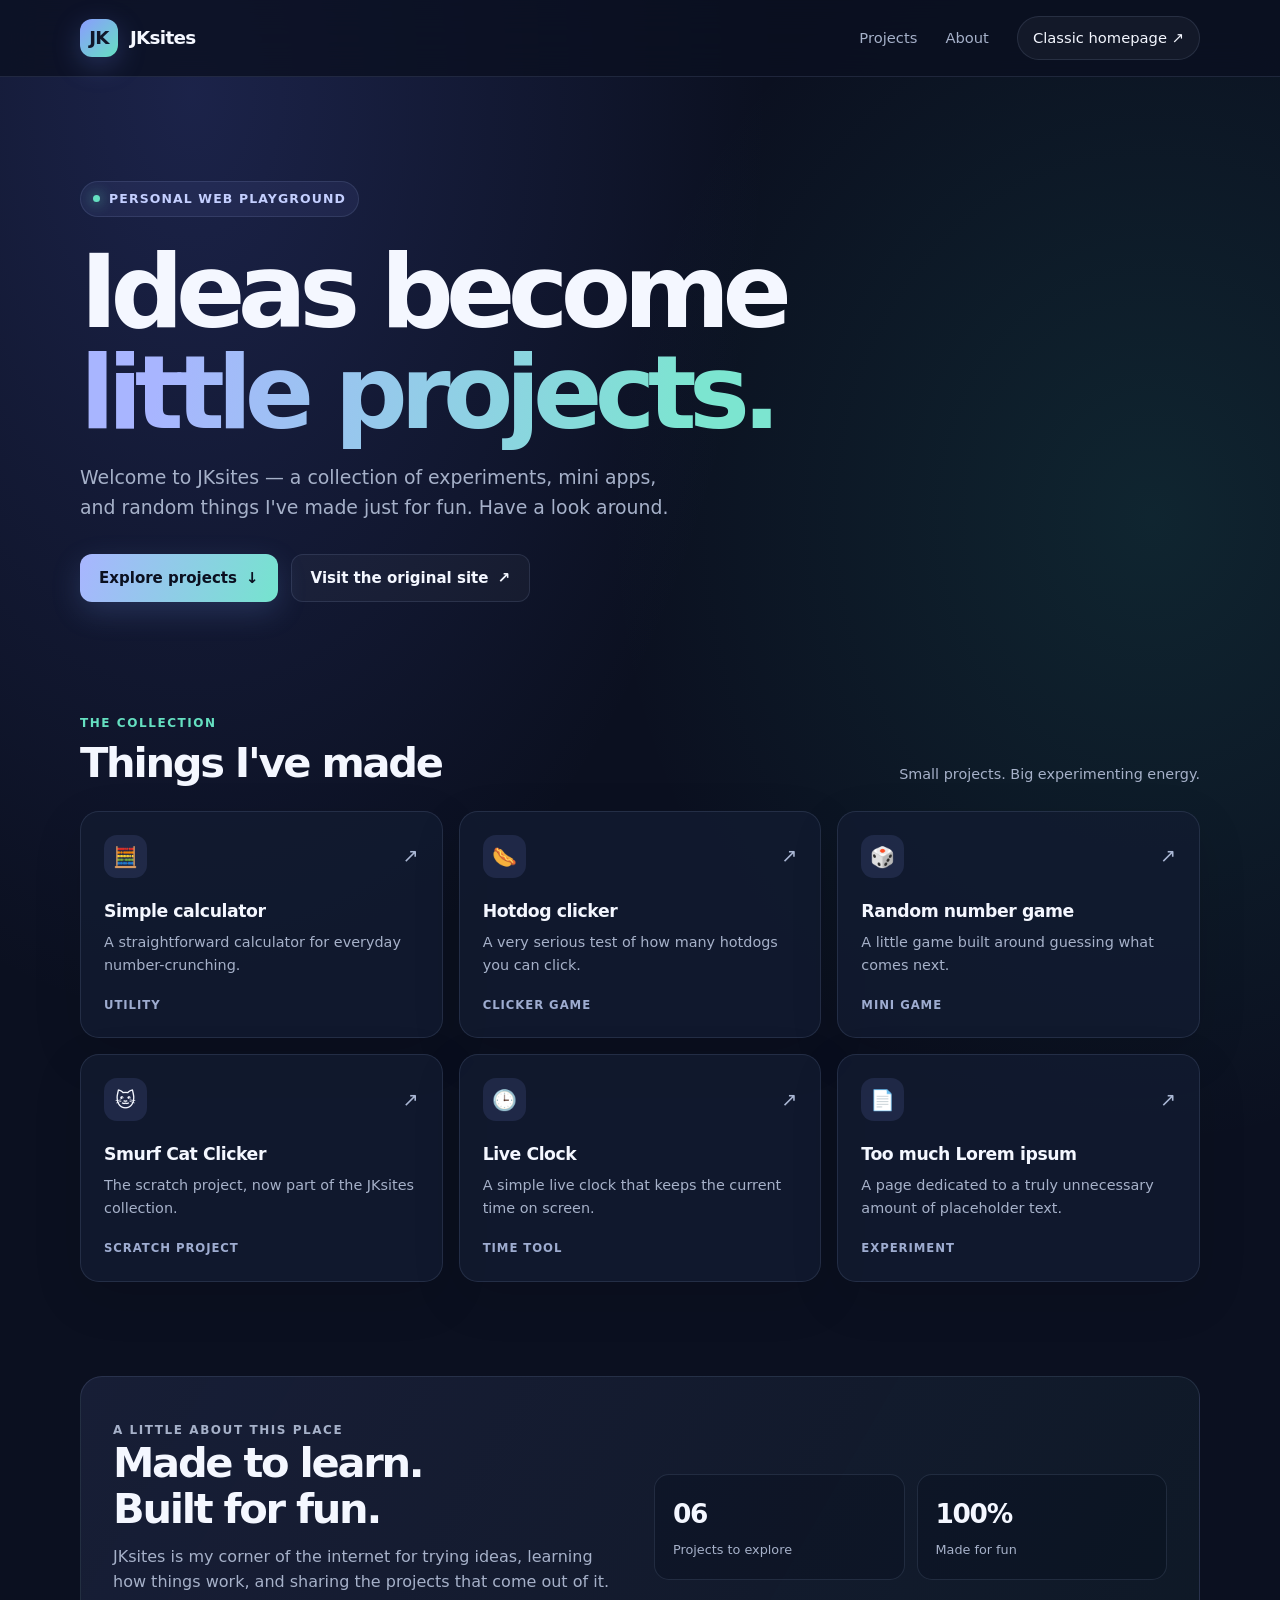
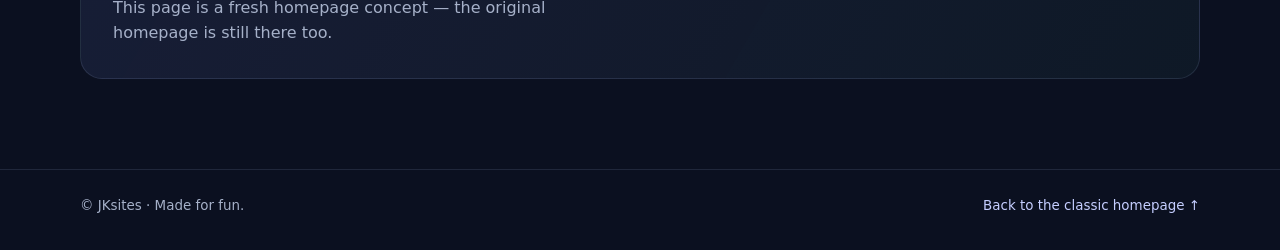
==== chattest.html @ 39b06f39 "Add modern JKsites homepage concept" ====
<!DOCTYPE html>
<html lang="en">
<head>
  <meta charset="UTF-8">
  <meta name="viewport" content="width=device-width, initial-scale=1.0">
  <meta name="theme-color" content="#0b1020">
  <meta name="description" content="JKsites — a collection of projects, experiments, and little things built for fun.">
  <title>JKsites — Projects & Experiments</title>
  <style>
    :root {
      color-scheme: dark;
      --bg: #0b1020;
      --panel: rgba(18, 27, 49, .78);
      --panel-hover: rgba(28, 41, 70, .92);
      --line: rgba(173, 193, 236, .13);
      --text: #f4f7ff;
      --muted: #a6b1c9;
      --accent: #8b9cff;
      --accent-2: #65e0c1;
    }

    * { box-sizing: border-box; }
    html { scroll-behavior: smooth; }
    body {
      margin: 0;
      min-height: 100vh;
      background:
        radial-gradient(ellipse at 15% 5%, rgba(86, 102, 220, .22), transparent 36rem),
        radial-gradient(ellipse at 90% 28%, rgba(47, 190, 164, .12), transparent 34rem),
        var(--bg);
      color: var(--text);
      font-family: Inter, ui-sans-serif, system-ui, -apple-system, BlinkMacSystemFont, "Segoe UI", sans-serif;
      line-height: 1.6;
    }

    a { color: inherit; text-decoration: none; }
    .shell { width: min(1120px, calc(100% - 40px)); margin: 0 auto; }

    .topbar {
      position: sticky;
      top: 0;
      z-index: 10;
      border-bottom: 1px solid var(--line);
      background: rgba(11, 16, 32, .78);
      backdrop-filter: blur(18px);
    }
    .nav {
      min-height: 76px;
      display: flex;
      align-items: center;
      justify-content: space-between;
      gap: 24px;
    }
    .brand { display: inline-flex; align-items: center; gap: 12px; font-weight: 800; letter-spacing: -.04em; font-size: 1.15rem; }
    .brand-mark {
      display: grid; place-items: center; width: 38px; height: 38px;
      border-radius: 12px; color: #10172a; font-weight: 900;
      background: linear-gradient(135deg, var(--accent), var(--accent-2));
      box-shadow: 0 8px 28px rgba(116, 142, 255, .25);
    }
    .nav-links { display: flex; align-items: center; gap: 28px; color: var(--muted); font-size: .92rem; }
    .nav-links a:hover { color: var(--text); }
    .nav-links .nav-button {
      padding: 9px 15px; border: 1px solid var(--line); border-radius: 999px;
      color: var(--text); background: rgba(255,255,255,.04);
    }
    .nav-links .nav-button:hover { border-color: rgba(139,156,255,.6); background: rgba(139,156,255,.1); }

    .hero { padding: 104px 0 82px; position: relative; }
    .eyebrow {
      display: inline-flex; align-items: center; gap: 9px; padding: 7px 12px;
      border: 1px solid var(--line); border-radius: 999px;
      color: #c4cfff; background: rgba(139,156,255,.08);
      font-size: .78rem; font-weight: 700; letter-spacing: .09em; text-transform: uppercase;
    }
    .eyebrow-dot { width: 7px; height: 7px; border-radius: 50%; background: var(--accent-2); box-shadow: 0 0 14px var(--accent-2); }
    h1 {
      max-width: 800px; margin: 24px 0 18px;
      font-size: clamp(3rem, 8vw, 6.4rem); line-height: .99;
      letter-spacing: -.075em; font-weight: 850;
    }
    .gradient-text {
      background: linear-gradient(100deg, #a8b5ff 12%, #7ce5d0 88%);
      -webkit-background-clip: text; background-clip: text; color: transparent;
    }
    .hero-copy { max-width: 610px; margin: 0; color: var(--muted); font-size: clamp(1rem, 2vw, 1.18rem); }
    .hero-actions { display: flex; flex-wrap: wrap; gap: 13px; margin-top: 32px; }
    .button {
      display: inline-flex; align-items: center; justify-content: center; gap: 9px;
      min-height: 48px; padding: 0 19px; border-radius: 12px;
      font-size: .94rem; font-weight: 750; transition: transform .2s ease, background .2s ease, border-color .2s ease;
    }
    .button:hover { transform: translateY(-2px); }
    .button-primary { color: #0b1020; background: linear-gradient(110deg, #a8b5ff, #75e4ce); box-shadow: 0 10px 30px rgba(117, 157, 240, .2); }
    .button-secondary { border: 1px solid var(--line); background: rgba(255,255,255,.035); color: var(--text); }
    .button-secondary:hover { border-color: rgba(139,156,255,.55); }

    .section { padding: 30px 0 94px; scroll-margin-top: 100px; }
    .section-heading { display: flex; justify-content: space-between; align-items: end; gap: 20px; margin-bottom: 25px; }
    .section-kicker { margin: 0 0 7px; color: var(--accent-2); font-size: .75rem; font-weight: 800; letter-spacing: .13em; text-transform: uppercase; }
    h2 { margin: 0; font-size: clamp(1.8rem, 4vw, 2.6rem); letter-spacing: -.055em; line-height: 1.1; }
    .section-note { margin: 0; color: var(--muted); font-size: .9rem; }

    .project-grid { display: grid; grid-template-columns: repeat(3, minmax(0, 1fr)); gap: 16px; }
    .project-card {
      min-height: 218px; padding: 23px; display: flex; flex-direction: column;
      border: 1px solid var(--line); border-radius: 19px;
      background: var(--panel); box-shadow: 0 16px 50px rgba(0,0,0,.12);
      transition: transform .22s ease, border-color .22s ease, background .22s ease;
    }
    .project-card:hover { transform: translateY(-5px); border-color: rgba(139,156,255,.45); background: var(--panel-hover); }
    .card-top { display: flex; align-items: center; justify-content: space-between; gap: 12px; }
    .card-icon {
      display: grid; place-items: center; width: 43px; height: 43px; border-radius: 13px;
      background: rgba(139,156,255,.12); font-size: 1.25rem;
    }
    .card-arrow { color: #aab7d4; font-size: 1.2rem; }
    .project-card h3 { margin: 20px 0 5px; font-size: 1.08rem; letter-spacing: -.025em; }
    .project-card p { margin: 0; color: var(--muted); font-size: .9rem; }
    .card-label { margin-top: auto; padding-top: 19px; color: #9eacd0; font-size: .73rem; font-weight: 750; letter-spacing: .08em; text-transform: uppercase; }

    .about {
      display: grid; grid-template-columns: 1fr 1fr; gap: 28px; align-items: center;
      margin-bottom: 90px; padding: 32px; border: 1px solid var(--line); border-radius: 22px;
      background: linear-gradient(120deg, rgba(139,156,255,.1), rgba(101,224,193,.045));
    }
    .about p { margin: 12px 0 0; color: var(--muted); }
    .about-stats { display: grid; grid-template-columns: repeat(2, 1fr); gap: 12px; }
    .stat { padding: 18px; border: 1px solid var(--line); border-radius: 15px; background: rgba(7,12,25,.28); }
    .stat strong { display: block; font-size: 1.65rem; letter-spacing: -.05em; }
    .stat span { color: var(--muted); font-size: .8rem; }

    footer { border-top: 1px solid var(--line); padding: 25px 0 34px; color: var(--muted); font-size: .84rem; }
    .footer-inner { display: flex; justify-content: space-between; flex-wrap: wrap; gap: 12px; }
    footer a { color: #c5ceff; }
    footer a:hover { color: white; }

    @media (max-width: 800px) {
      .project-grid { grid-template-columns: repeat(2, minmax(0, 1fr)); }
      .about { grid-template-columns: 1fr; }
      .hero { padding-top: 78px; }
    }
    @media (max-width: 560px) {
      .shell { width: min(100% - 28px, 1120px); }
      .nav { min-height: 66px; }
      .nav-links { gap: 13px; font-size: .82rem; }
      .nav-links a:nth-child(2) { display: none; }
      .nav-links .nav-button { padding: 8px 11px; }
      .hero { padding: 70px 0 62px; }
      .section-heading { display: block; }
      .section-note { margin-top: 10px; }
      .project-grid { grid-template-columns: 1fr; }
      .project-card { min-height: 190px; }
      .about { padding: 23px; }
    }
    @media (prefers-reduced-motion: reduce) {
      *, *::before, *::after { scroll-behavior: auto !important; transition-duration: .01ms !important; }
    }
  </style>
</head>
<body>
  <header class="topbar">
    <nav class="nav shell" aria-label="Main navigation">
      <a class="brand" href="chattest.html" aria-label="JKsites home">
        <span class="brand-mark">JK</span>
        <span>JKsites</span>
      </a>
      <div class="nav-links">
        <a href="#projects">Projects</a>
        <a href="#about">About</a>
        <a class="nav-button" href="index.html">Classic homepage ↗</a>
      </div>
    </nav>
  </header>

  <main>
    <section class="hero shell">
      <div class="eyebrow"><span class="eyebrow-dot"></span> Personal web playground</div>
      <h1>Ideas become<br><span class="gradient-text">little projects.</span></h1>
      <p class="hero-copy">Welcome to JKsites — a collection of experiments, mini apps, and random things I've made just for fun. Have a look around.</p>
      <div class="hero-actions">
        <a class="button button-primary" href="#projects">Explore projects <span aria-hidden="true">↓</span></a>
        <a class="button button-secondary" href="index.html">Visit the original site <span aria-hidden="true">↗</span></a>
      </div>
    </section>

    <section class="section shell" id="projects">
      <div class="section-heading">
        <div>
          <p class="section-kicker">The collection</p>
          <h2>Things I've made</h2>
        </div>
        <p class="section-note">Small projects. Big experimenting energy.</p>
      </div>

      <div class="project-grid">
        <a class="project-card" href="calc.html">
          <div class="card-top"><span class="card-icon" aria-hidden="true">🧮</span><span class="card-arrow" aria-hidden="true">↗</span></div>
          <h3>Simple calculator</h3>
          <p>A straightforward calculator for everyday number-crunching.</p>
          <span class="card-label">Utility</span>
        </a>
        <a class="project-card" href="hotdog.html">
          <div class="card-top"><span class="card-icon" aria-hidden="true">🌭</span><span class="card-arrow" aria-hidden="true">↗</span></div>
          <h3>Hotdog clicker</h3>
          <p>A very serious test of how many hotdogs you can click.</p>
          <span class="card-label">Clicker game</span>
        </a>
        <a class="project-card" href="numGame.html">
          <div class="card-top"><span class="card-icon" aria-hidden="true">🎲</span><span class="card-arrow" aria-hidden="true">↗</span></div>
          <h3>Random number game</h3>
          <p>A little game built around guessing what comes next.</p>
          <span class="card-label">Mini game</span>
        </a>
        <a class="project-card" href="scc.html">
          <div class="card-top"><span class="card-icon" aria-hidden="true">🐱</span><span class="card-arrow" aria-hidden="true">↗</span></div>
          <h3>Smurf Cat Clicker</h3>
          <p>The scratch project, now part of the JKsites collection.</p>
          <span class="card-label">Scratch project</span>
        </a>
        <a class="project-card" href="liveClock.html">
          <div class="card-top"><span class="card-icon" aria-hidden="true">🕒</span><span class="card-arrow" aria-hidden="true">↗</span></div>
          <h3>Live Clock</h3>
          <p>A simple live clock that keeps the current time on screen.</p>
          <span class="card-label">Time tool</span>
        </a>
        <a class="project-card" href="writingtest.html">
          <div class="card-top"><span class="card-icon" aria-hidden="true">📄</span><span class="card-arrow" aria-hidden="true">↗</span></div>
          <h3>Too much Lorem ipsum</h3>
          <p>A page dedicated to a truly unnecessary amount of placeholder text.</p>
          <span class="card-label">Experiment</span>
        </a>
      </div>
    </section>

    <section class="about shell" id="about">
      <div>
        <p class="section-kicker">A little about this place</p>
        <h2>Made to learn.<br>Built for fun.</h2>
        <p>JKsites is my corner of the internet for trying ideas, learning how things work, and sharing the projects that come out of it. This page is a fresh homepage concept — the original homepage is still there too.</p>
      </div>
      <div class="about-stats" aria-label="Site details">
        <div class="stat"><strong>06</strong><span>Projects to explore</span></div>
        <div class="stat"><strong>100%</strong><span>Made for fun</span></div>
      </div>
    </section>
  </main>

  <footer>
    <div class="footer-inner shell">
      <span>© JKsites · Made for fun.</span>
      <a href="index.html">Back to the classic homepage ↑</a>
    </div>
  </footer>
</body>
</html>
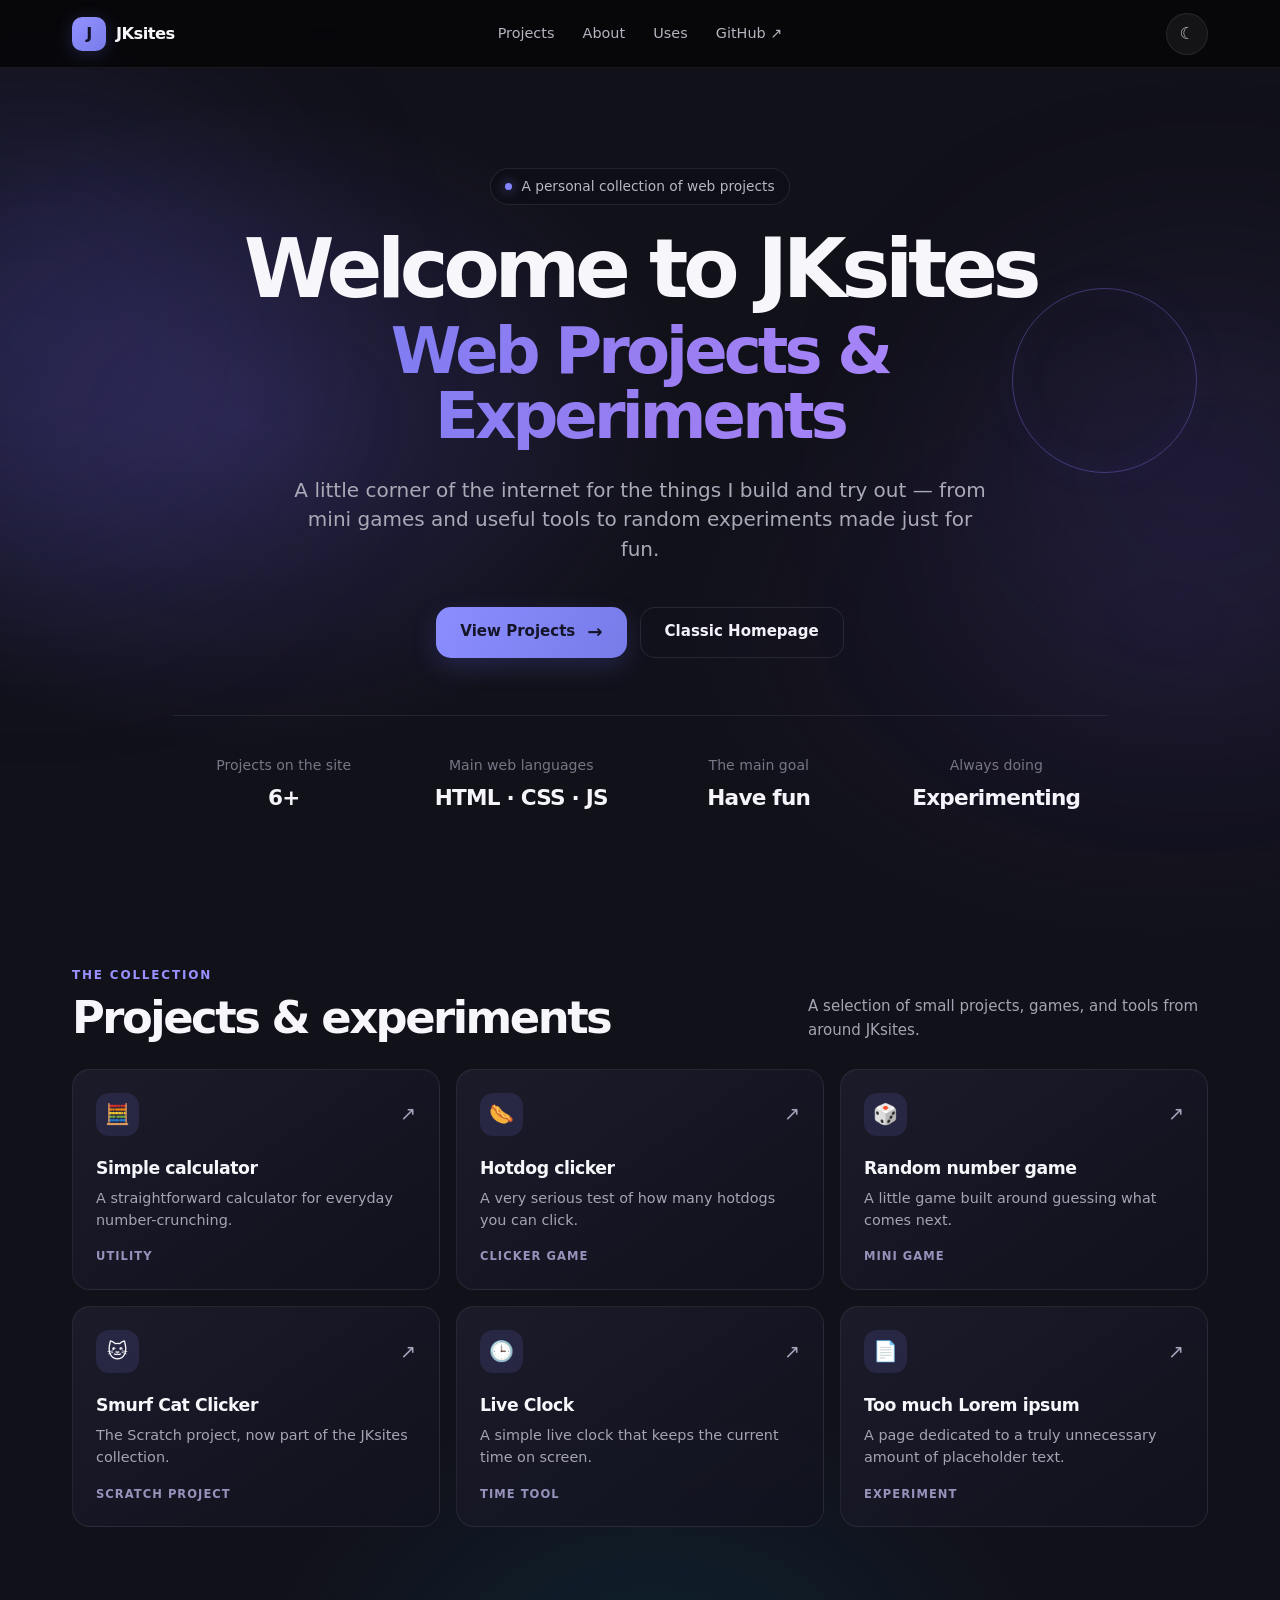
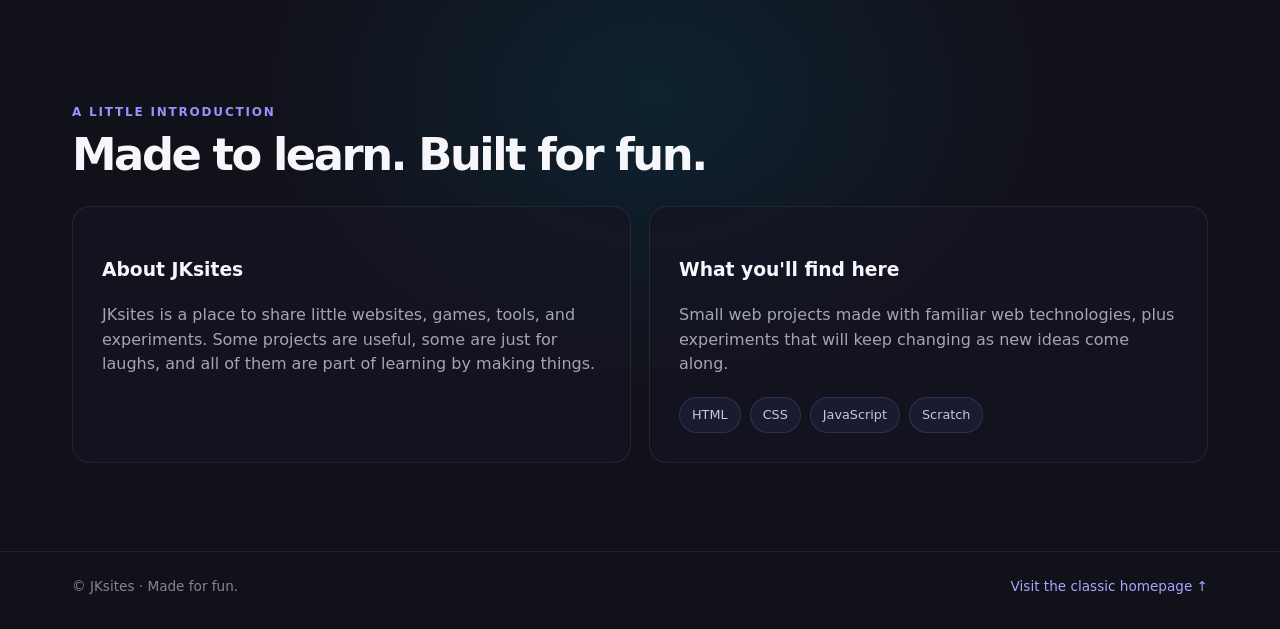
==== commit 60d123af: "Redesign ChatGPT test page to match portfolio reference" ====
--- a/chattest.html
+++ b/chattest.html
@@ -3,155 +3,216 @@
 <head>
   <meta charset="UTF-8">
   <meta name="viewport" content="width=device-width, initial-scale=1.0">
-  <meta name="theme-color" content="#0b1020">
-  <meta name="description" content="JKsites — a collection of projects, experiments, and little things built for fun.">
-  <title>JKsites — Projects & Experiments</title>
+  <meta name="theme-color" content="#09090d">
+  <meta name="description" content="JKsites — web projects, mini apps, and experiments made for fun.">
+  <title>JKsites — Web Projects & Experiments</title>
   <style>
     :root {
       color-scheme: dark;
-      --bg: #0b1020;
-      --panel: rgba(18, 27, 49, .78);
-      --panel-hover: rgba(28, 41, 70, .92);
-      --line: rgba(173, 193, 236, .13);
-      --text: #f4f7ff;
-      --muted: #a6b1c9;
-      --accent: #8b9cff;
-      --accent-2: #65e0c1;
-    }
-
+      --bg: #11111a;
+      --header: #08080b;
+      --panel: rgba(23, 24, 39, .78);
+      --line: rgba(255,255,255,.075);
+      --text: #f7f7fb;
+      --muted: #a5a4b2;
+      --soft: #777687;
+      --accent: #8585ff;
+      --accent-light: #a58bff;
+      --cyan: #35b9dd;
+    }
     * { box-sizing: border-box; }
-    html { scroll-behavior: smooth; }
+    html { scroll-behavior: smooth; scroll-padding-top: 86px; }
     body {
       margin: 0;
       min-height: 100vh;
+      color: var(--text);
       background:
-        radial-gradient(ellipse at 15% 5%, rgba(86, 102, 220, .22), transparent 36rem),
-        radial-gradient(ellipse at 90% 28%, rgba(47, 190, 164, .12), transparent 34rem),
+        radial-gradient(ellipse 38rem 28rem at 19% 19%, rgba(109, 91, 220, .23), transparent 72%),
+        radial-gradient(ellipse 34rem 26rem at 51% 76%, rgba(0, 125, 164, .16), transparent 72%),
+        radial-gradient(ellipse 42rem 28rem at 91% 28%, rgba(94, 68, 176, .10), transparent 72%),
         var(--bg);
-      color: var(--text);
       font-family: Inter, ui-sans-serif, system-ui, -apple-system, BlinkMacSystemFont, "Segoe UI", sans-serif;
-      line-height: 1.6;
-    }
-
+      line-height: 1.55;
+      overflow-x: hidden;
+    }
     a { color: inherit; text-decoration: none; }
-    .shell { width: min(1120px, calc(100% - 40px)); margin: 0 auto; }
+    button { font: inherit; }
+    .shell { width: min(1136px, calc(100% - 48px)); margin-inline: auto; }
 
     .topbar {
-      position: sticky;
-      top: 0;
-      z-index: 10;
-      border-bottom: 1px solid var(--line);
-      background: rgba(11, 16, 32, .78);
+      position: sticky; top: 0; z-index: 20;
+      height: 68px; background: rgba(7,7,10,.94);
+      border-bottom: 1px solid rgba(255,255,255,.07);
       backdrop-filter: blur(18px);
     }
-    .nav {
-      min-height: 76px;
-      display: flex;
-      align-items: center;
-      justify-content: space-between;
-      gap: 24px;
-    }
-    .brand { display: inline-flex; align-items: center; gap: 12px; font-weight: 800; letter-spacing: -.04em; font-size: 1.15rem; }
+    .nav { height: 100%; display: grid; grid-template-columns: 1fr auto 1fr; align-items: center; gap: 24px; }
+    .brand { display: inline-flex; align-items: center; gap: 10px; justify-self: start; font-size: 1.02rem; font-weight: 750; letter-spacing: -.035em; }
     .brand-mark {
-      display: grid; place-items: center; width: 38px; height: 38px;
-      border-radius: 12px; color: #10172a; font-weight: 900;
-      background: linear-gradient(135deg, var(--accent), var(--accent-2));
-      box-shadow: 0 8px 28px rgba(116, 142, 255, .25);
-    }
-    .nav-links { display: flex; align-items: center; gap: 28px; color: var(--muted); font-size: .92rem; }
-    .nav-links a:hover { color: var(--text); }
-    .nav-links .nav-button {
-      padding: 9px 15px; border: 1px solid var(--line); border-radius: 999px;
-      color: var(--text); background: rgba(255,255,255,.04);
-    }
-    .nav-links .nav-button:hover { border-color: rgba(139,156,255,.6); background: rgba(139,156,255,.1); }
-
-    .hero { padding: 104px 0 82px; position: relative; }
-    .eyebrow {
-      display: inline-flex; align-items: center; gap: 9px; padding: 7px 12px;
-      border: 1px solid var(--line); border-radius: 999px;
-      color: #c4cfff; background: rgba(139,156,255,.08);
-      font-size: .78rem; font-weight: 700; letter-spacing: .09em; text-transform: uppercase;
-    }
-    .eyebrow-dot { width: 7px; height: 7px; border-radius: 50%; background: var(--accent-2); box-shadow: 0 0 14px var(--accent-2); }
-    h1 {
-      max-width: 800px; margin: 24px 0 18px;
-      font-size: clamp(3rem, 8vw, 6.4rem); line-height: .99;
-      letter-spacing: -.075em; font-weight: 850;
-    }
-    .gradient-text {
-      background: linear-gradient(100deg, #a8b5ff 12%, #7ce5d0 88%);
+      width: 34px; height: 34px; display: grid; place-items: center;
+      border-radius: 10px; color: #111225; font-weight: 850;
+      background: linear-gradient(140deg, #9391ff, #777ce9);
+      box-shadow: 0 3px 18px rgba(126,124,255,.22);
+    }
+    .nav-links { display: flex; align-items: center; gap: clamp(17px, 2.2vw, 32px); color: #b5b4bf; font-size: .9rem; }
+    .nav-links a { transition: color .18s ease; }
+    .nav-links a:hover { color: white; }
+    .nav-end { justify-self: end; }
+    .theme-toggle {
+      width: 42px; height: 42px; display: grid; place-items: center;
+      border-radius: 50%; color: #c6c5d0; background: rgba(255,255,255,.055);
+      border: 1px solid rgba(255,255,255,.09); cursor: pointer; font-size: 1.05rem;
+      transition: background .2s ease, transform .2s ease;
+    }
+    .theme-toggle:hover { background: rgba(255,255,255,.11); transform: rotate(-12deg); }
+
+    .hero {
+      min-height: 810px; position: relative; display: flex; flex-direction: column;
+      align-items: center; text-align: center; padding: 100px 0 45px;
+      isolation: isolate;
+    }
+    .hero::before {
+      content: ""; position: absolute; z-index: -1; width: 470px; height: 470px;
+      left: -270px; top: 35px; border-radius: 50%;
+      background: rgba(104,94,225,.17); filter: blur(100px); pointer-events: none;
+    }
+    .hero::after {
+      content: ""; position: absolute; z-index: -1; width: 490px; height: 390px;
+      right: -245px; top: 205px; border-radius: 50%;
+      background: rgba(111,83,207,.12); filter: blur(105px); pointer-events: none;
+    }
+    .availability {
+      display: inline-flex; align-items: center; gap: 9px;
+      padding: 7px 14px; border-radius: 999px;
+      border: 1px solid rgba(255,255,255,.09);
+      color: #b8b7c4; background: rgba(14,14,21,.56);
+      font-size: .86rem;
+    }
+    .availability-dot { width: 7px; height: 7px; border-radius: 50%; background: #8585ff; box-shadow: 0 0 12px rgba(133,133,255,.75); }
+    h1 { margin: 22px 0 0; font-size: clamp(3.7rem, 7vw, 5.15rem); line-height: 1.03; font-weight: 790; letter-spacing: -.065em; }
+    .hero-title-accent {
+      display: block; max-width: 820px; margin: 7px auto 0;
+      font-size: clamp(2.75rem, 6vw, 4rem); line-height: 1.02; font-weight: 790; letter-spacing: -.06em;
+      background: linear-gradient(100deg, #777cf2 6%, #9a7ef1 54%, #b18aff 100%);
       -webkit-background-clip: text; background-clip: text; color: transparent;
     }
-    .hero-copy { max-width: 610px; margin: 0; color: var(--muted); font-size: clamp(1rem, 2vw, 1.18rem); }
-    .hero-actions { display: flex; flex-wrap: wrap; gap: 13px; margin-top: 32px; }
+    .hero-copy { max-width: 700px; margin: 26px 20px 0; color: #aaa9b7; font-size: clamp(1.02rem, 1.75vw, 1.25rem); line-height: 1.48; }
+    .hero-actions { display: flex; justify-content: center; flex-wrap: wrap; gap: 13px; margin-top: 42px; }
     .button {
-      display: inline-flex; align-items: center; justify-content: center; gap: 9px;
-      min-height: 48px; padding: 0 19px; border-radius: 12px;
-      font-size: .94rem; font-weight: 750; transition: transform .2s ease, background .2s ease, border-color .2s ease;
-    }
-    .button:hover { transform: translateY(-2px); }
-    .button-primary { color: #0b1020; background: linear-gradient(110deg, #a8b5ff, #75e4ce); box-shadow: 0 10px 30px rgba(117, 157, 240, .2); }
-    .button-secondary { border: 1px solid var(--line); background: rgba(255,255,255,.035); color: var(--text); }
-    .button-secondary:hover { border-color: rgba(139,156,255,.55); }
-
-    .section { padding: 30px 0 94px; scroll-margin-top: 100px; }
-    .section-heading { display: flex; justify-content: space-between; align-items: end; gap: 20px; margin-bottom: 25px; }
-    .section-kicker { margin: 0 0 7px; color: var(--accent-2); font-size: .75rem; font-weight: 800; letter-spacing: .13em; text-transform: uppercase; }
-    h2 { margin: 0; font-size: clamp(1.8rem, 4vw, 2.6rem); letter-spacing: -.055em; line-height: 1.1; }
-    .section-note { margin: 0; color: var(--muted); font-size: .9rem; }
-
+      min-height: 51px; display: inline-flex; align-items: center; justify-content: center; gap: 12px;
+      padding: 0 24px; border-radius: 15px; font-weight: 700; font-size: .94rem;
+      transition: transform .2s ease, box-shadow .2s ease, background .2s ease;
+    }
+    .button:hover { transform: translateY(-3px); }
+    .button-primary { color: #15152a; background: linear-gradient(115deg, #8b8dff, #777ce9); box-shadow: 0 9px 26px rgba(112,115,243,.2); }
+    .button-primary:hover { box-shadow: 0 12px 32px rgba(112,115,243,.34); }
+    .button-secondary { color: #f3f2f8; border: 1px solid rgba(255,255,255,.09); background: rgba(21,22,33,.25); }
+    .button-secondary:hover { background: rgba(255,255,255,.07); }
+    .button-arrow { font-size: 1.14rem; line-height: 1; }
+
+    .decor-ring {
+      position: absolute; right: 1%; top: 220px; width: 185px; height: 185px;
+      border: 1px solid rgba(138,119,255,.36); border-radius: 50%;
+      box-shadow: inset 0 0 45px rgba(125,105,242,.035), 0 0 45px rgba(125,105,242,.035);
+      pointer-events: none;
+    }
+    .decor-tile {
+      position: absolute; left: -17%; top: 465px; width: 84px; height: 84px;
+      border: 1px solid rgba(147,119,255,.42); border-radius: 17px;
+      background: rgba(106,91,210,.09); transform: rotate(9deg);
+      box-shadow: 0 0 28px rgba(119,100,255,.08); pointer-events: none;
+    }
+
+    .stats {
+      width: min(935px, 100%); margin-top: 57px; padding-top: 39px;
+      border-top: 1px solid rgba(255,255,255,.07);
+      display: grid; grid-template-columns: repeat(4, 1fr); gap: 15px;
+    }
+    .stat { display: flex; flex-direction: column; align-items: center; gap: 5px; }
+    .stat-label { color: #777685; font-size: .88rem; }
+    .stat-value { color: #f5f4fa; font-size: 1.35rem; font-weight: 760; letter-spacing: -.035em; }
+    .content-section { padding: 88px 0; scroll-margin-top: 68px; }
+    .section-top { display: flex; align-items: end; justify-content: space-between; gap: 24px; margin-bottom: 27px; }
+    .kicker { color: #9991ff; margin: 0 0 8px; font-size: .75rem; letter-spacing: .15em; text-transform: uppercase; font-weight: 800; }
+    h2 { margin: 0; font-size: clamp(2rem, 4vw, 2.8rem); line-height: 1.1; letter-spacing: -.055em; }
+    .section-description { margin: 0; max-width: 400px; color: var(--muted); font-size: .94rem; }
     .project-grid { display: grid; grid-template-columns: repeat(3, minmax(0, 1fr)); gap: 16px; }
     .project-card {
-      min-height: 218px; padding: 23px; display: flex; flex-direction: column;
-      border: 1px solid var(--line); border-radius: 19px;
-      background: var(--panel); box-shadow: 0 16px 50px rgba(0,0,0,.12);
+      min-height: 205px; padding: 23px; display: flex; flex-direction: column;
+      border: 1px solid var(--line); border-radius: 18px;
+      background: linear-gradient(145deg, rgba(29,29,46,.82), rgba(17,18,29,.78));
       transition: transform .22s ease, border-color .22s ease, background .22s ease;
     }
-    .project-card:hover { transform: translateY(-5px); border-color: rgba(139,156,255,.45); background: var(--panel-hover); }
-    .card-top { display: flex; align-items: center; justify-content: space-between; gap: 12px; }
-    .card-icon {
-      display: grid; place-items: center; width: 43px; height: 43px; border-radius: 13px;
-      background: rgba(139,156,255,.12); font-size: 1.25rem;
-    }
-    .card-arrow { color: #aab7d4; font-size: 1.2rem; }
-    .project-card h3 { margin: 20px 0 5px; font-size: 1.08rem; letter-spacing: -.025em; }
+    .project-card:hover { transform: translateY(-5px); border-color: rgba(143,132,255,.45); background: rgba(35,34,57,.9); }
+    .card-top { display: flex; align-items: center; justify-content: space-between; }
+    .card-icon { display: grid; place-items: center; width: 43px; height: 43px; border-radius: 13px; background: rgba(135,128,255,.13); font-size: 1.25rem; }
+    .card-arrow { color: #a6a3bd; font-size: 1.2rem; }
+    .project-card h3 { margin: 19px 0 5px; font-size: 1.08rem; letter-spacing: -.025em; }
     .project-card p { margin: 0; color: var(--muted); font-size: .9rem; }
-    .card-label { margin-top: auto; padding-top: 19px; color: #9eacd0; font-size: .73rem; font-weight: 750; letter-spacing: .08em; text-transform: uppercase; }
-
-    .about {
-      display: grid; grid-template-columns: 1fr 1fr; gap: 28px; align-items: center;
-      margin-bottom: 90px; padding: 32px; border: 1px solid var(--line); border-radius: 22px;
-      background: linear-gradient(120deg, rgba(139,156,255,.1), rgba(101,224,193,.045));
-    }
-    .about p { margin: 12px 0 0; color: var(--muted); }
-    .about-stats { display: grid; grid-template-columns: repeat(2, 1fr); gap: 12px; }
-    .stat { padding: 18px; border: 1px solid var(--line); border-radius: 15px; background: rgba(7,12,25,.28); }
-    .stat strong { display: block; font-size: 1.65rem; letter-spacing: -.05em; }
-    .stat span { color: var(--muted); font-size: .8rem; }
-
-    footer { border-top: 1px solid var(--line); padding: 25px 0 34px; color: var(--muted); font-size: .84rem; }
+    .card-label { margin-top: auto; padding-top: 17px; color: #9692bc; font-size: .72rem; font-weight: 750; letter-spacing: .09em; text-transform: uppercase; }
+
+    .info-grid { display: grid; grid-template-columns: 1fr 1fr; gap: 18px; }
+    .info-card { padding: 29px; border: 1px solid var(--line); border-radius: 18px; background: rgba(21,22,35,.67); }
+    .info-card p { margin: 12px 0 0; color: var(--muted); }
+    .tag-row { display: flex; flex-wrap: wrap; gap: 9px; margin-top: 20px; }
+    .tag { padding: 7px 12px; color: #c8c5e5; border: 1px solid rgba(155,145,255,.17); border-radius: 999px; background: rgba(133,124,255,.08); font-size: .8rem; }
+    .github-link { display: inline-flex; align-items: center; gap: 8px; margin-top: 18px; color: #aaa4ff; font-weight: 700; }
+    .github-link:hover { color: white; }
+
+    footer { border-top: 1px solid rgba(255,255,255,.07); padding: 24px 0 32px; color: #858493; font-size: .85rem; }
     .footer-inner { display: flex; justify-content: space-between; flex-wrap: wrap; gap: 12px; }
-    footer a { color: #c5ceff; }
+    footer a { color: #aaa4ff; }
     footer a:hover { color: white; }
 
-    @media (max-width: 800px) {
-      .project-grid { grid-template-columns: repeat(2, minmax(0, 1fr)); }
-      .about { grid-template-columns: 1fr; }
-      .hero { padding-top: 78px; }
-    }
-    @media (max-width: 560px) {
-      .shell { width: min(100% - 28px, 1120px); }
-      .nav { min-height: 66px; }
-      .nav-links { gap: 13px; font-size: .82rem; }
-      .nav-links a:nth-child(2) { display: none; }
-      .nav-links .nav-button { padding: 8px 11px; }
-      .hero { padding: 70px 0 62px; }
-      .section-heading { display: block; }
-      .section-note { margin-top: 10px; }
+    html[data-theme="light"] {
+      color-scheme: light;
+      --bg: #f2f2fb; --header: #fff; --text: #171725; --muted: #626275; --soft: #777687;
+      --line: rgba(28,28,55,.12);
+    }
+    html[data-theme="light"] body {
+      background:
+        radial-gradient(ellipse 38rem 28rem at 19% 19%, rgba(109,91,220,.16), transparent 72%),
+        radial-gradient(ellipse 34rem 26rem at 51% 76%, rgba(0,125,164,.10), transparent 72%),
+        #f2f2fb;
+      color: #171725;
+    }
+    html[data-theme="light"] .topbar { background: rgba(255,255,255,.92); border-bottom-color: rgba(28,28,55,.1); }
+    html[data-theme="light"] .nav-links { color: #555568; }
+    html[data-theme="light"] .nav-links a:hover { color: #151525; }
+    html[data-theme="light"] .theme-toggle, html[data-theme="light"] .button-secondary { color: #28283a; background: rgba(255,255,255,.55); border-color: rgba(28,28,55,.13); }
+    html[data-theme="light"] .availability { color: #555568; background: rgba(255,255,255,.6); border-color: rgba(28,28,55,.12); }
+    html[data-theme="light"] .hero-copy, html[data-theme="light"] .section-description { color: #606075; }
+    html[data-theme="light"] .stat-label { color: #68687a; }
+    html[data-theme="light"] .stat-value { color: #242436; }
+    html[data-theme="light"] .project-card, html[data-theme="light"] .info-card { background: rgba(255,255,255,.67); }
+    html[data-theme="light"] .project-card:hover { background: white; }
+    html[data-theme="light"] .project-card p, html[data-theme="light"] .info-card p { color: #606075; }
+    html[data-theme="light"] footer { border-top-color: rgba(28,28,55,.12); color: #666679; }
+
+    @media (max-width: 900px) {
+      .decor-ring { right: -2%; width: 130px; height: 130px; top: 245px; }
+      .decor-tile { left: -3%; width: 64px; height: 64px; }
+      .hero { min-height: 760px; }
+    }
+    @media (max-width: 680px) {
+      .shell { width: min(100% - 32px, 1136px); }
+      .topbar { height: 64px; }
+      .nav { grid-template-columns: 1fr auto; }
+      .nav-links { display: none; }
+      .hero { min-height: auto; padding: 91px 0 54px; }
+      h1 { font-size: clamp(3.3rem, 15vw, 4.6rem); }
+      .hero-title-accent { font-size: clamp(2.35rem, 10vw, 3.5rem); }
+      .hero-copy { margin-top: 22px; }
+      .decor-ring { right: -58px; top: 250px; width: 120px; height: 120px; opacity: .55; }
+      .decor-tile { left: -43px; top: 460px; opacity: .55; }
+      .stats { grid-template-columns: repeat(2, 1fr); row-gap: 25px; margin-top: 47px; padding-top: 29px; }
+      .stat-label { font-size: .78rem; text-align: center; }
+      .stat-value { font-size: 1.15rem; }
+      .content-section { padding: 65px 0; }
+      .section-top { display: block; }
+      .section-description { margin-top: 12px; }
       .project-grid { grid-template-columns: 1fr; }
-      .project-card { min-height: 190px; }
-      .about { padding: 23px; }
+      .project-card { min-height: 180px; }
+      .info-grid { grid-template-columns: 1fr; }
     }
     @media (prefers-reduced-motion: reduce) {
       *, *::before, *::after { scroll-behavior: auto !important; transition-duration: .01ms !important; }
@@ -161,87 +222,87 @@
 <body>
   <header class="topbar">
     <nav class="nav shell" aria-label="Main navigation">
-      <a class="brand" href="chattest.html" aria-label="JKsites home">
-        <span class="brand-mark">JK</span>
-        <span>JKsites</span>
+      <a class="brand" href="#home" aria-label="JKsites home">
+        <span class="brand-mark">J</span><span>JKsites</span>
       </a>
       <div class="nav-links">
         <a href="#projects">Projects</a>
         <a href="#about">About</a>
-        <a class="nav-button" href="index.html">Classic homepage ↗</a>
+        <a href="#uses">Uses</a>
+        <a href="https://github.com/thatepicgamer78" target="_blank" rel="noopener noreferrer">GitHub ↗</a>
+      </div>
+      <div class="nav-end">
+        <button class="theme-toggle" id="themeToggle" type="button" aria-label="Switch to light theme" title="Toggle light and dark theme">☾</button>
       </div>
     </nav>
   </header>
 
-  <main>
+  <main id="home">
     <section class="hero shell">
-      <div class="eyebrow"><span class="eyebrow-dot"></span> Personal web playground</div>
-      <h1>Ideas become<br><span class="gradient-text">little projects.</span></h1>
-      <p class="hero-copy">Welcome to JKsites — a collection of experiments, mini apps, and random things I've made just for fun. Have a look around.</p>
+      <span class="decor-ring" aria-hidden="true"></span>
+      <span class="decor-tile" aria-hidden="true"></span>
+      <div class="availability"><span class="availability-dot"></span> A personal collection of web projects</div>
+      <h1>Welcome to JKsites</h1>
+      <span class="hero-title-accent">Web Projects &amp; Experiments</span>
+      <p class="hero-copy">A little corner of the internet for the things I build and try out — from mini games and useful tools to random experiments made just for fun.</p>
       <div class="hero-actions">
-        <a class="button button-primary" href="#projects">Explore projects <span aria-hidden="true">↓</span></a>
-        <a class="button button-secondary" href="index.html">Visit the original site <span aria-hidden="true">↗</span></a>
+        <a class="button button-primary" href="#projects">View Projects <span class="button-arrow" aria-hidden="true">→</span></a>
+        <a class="button button-secondary" href="index.html">Classic Homepage</a>
+      </div>
+
+      <div class="stats" aria-label="JKsites overview">
+        <div class="stat"><span class="stat-label">Projects on the site</span><strong class="stat-value">6+</strong></div>
+        <div class="stat"><span class="stat-label">Main web languages</span><strong class="stat-value">HTML · CSS · JS</strong></div>
+        <div class="stat"><span class="stat-label">The main goal</span><strong class="stat-value">Have fun</strong></div>
+        <div class="stat"><span class="stat-label">Always doing</span><strong class="stat-value">Experimenting</strong></div>
       </div>
     </section>
 
-    <section class="section shell" id="projects">
-      <div class="section-heading">
-        <div>
-          <p class="section-kicker">The collection</p>
-          <h2>Things I've made</h2>
-        </div>
-        <p class="section-note">Small projects. Big experimenting energy.</p>
-      </div>
-
+    <section class="content-section shell" id="projects">
+      <div class="section-top">
+        <div><p class="kicker">The collection</p><h2>Projects &amp; experiments</h2></div>
+        <p class="section-description">A selection of small projects, games, and tools from around JKsites.</p>
+      </div>
       <div class="project-grid">
         <a class="project-card" href="calc.html">
           <div class="card-top"><span class="card-icon" aria-hidden="true">🧮</span><span class="card-arrow" aria-hidden="true">↗</span></div>
-          <h3>Simple calculator</h3>
-          <p>A straightforward calculator for everyday number-crunching.</p>
-          <span class="card-label">Utility</span>
+          <h3>Simple calculator</h3><p>A straightforward calculator for everyday number-crunching.</p><span class="card-label">Utility</span>
         </a>
         <a class="project-card" href="hotdog.html">
           <div class="card-top"><span class="card-icon" aria-hidden="true">🌭</span><span class="card-arrow" aria-hidden="true">↗</span></div>
-          <h3>Hotdog clicker</h3>
-          <p>A very serious test of how many hotdogs you can click.</p>
-          <span class="card-label">Clicker game</span>
+          <h3>Hotdog clicker</h3><p>A very serious test of how many hotdogs you can click.</p><span class="card-label">Clicker game</span>
         </a>
         <a class="project-card" href="numGame.html">
           <div class="card-top"><span class="card-icon" aria-hidden="true">🎲</span><span class="card-arrow" aria-hidden="true">↗</span></div>
-          <h3>Random number game</h3>
-          <p>A little game built around guessing what comes next.</p>
-          <span class="card-label">Mini game</span>
+          <h3>Random number game</h3><p>A little game built around guessing what comes next.</p><span class="card-label">Mini game</span>
         </a>
         <a class="project-card" href="scc.html">
           <div class="card-top"><span class="card-icon" aria-hidden="true">🐱</span><span class="card-arrow" aria-hidden="true">↗</span></div>
-          <h3>Smurf Cat Clicker</h3>
-          <p>The scratch project, now part of the JKsites collection.</p>
-          <span class="card-label">Scratch project</span>
+          <h3>Smurf Cat Clicker</h3><p>The Scratch project, now part of the JKsites collection.</p><span class="card-label">Scratch project</span>
         </a>
         <a class="project-card" href="liveClock.html">
           <div class="card-top"><span class="card-icon" aria-hidden="true">🕒</span><span class="card-arrow" aria-hidden="true">↗</span></div>
-          <h3>Live Clock</h3>
-          <p>A simple live clock that keeps the current time on screen.</p>
-          <span class="card-label">Time tool</span>
+          <h3>Live Clock</h3><p>A simple live clock that keeps the current time on screen.</p><span class="card-label">Time tool</span>
         </a>
         <a class="project-card" href="writingtest.html">
           <div class="card-top"><span class="card-icon" aria-hidden="true">📄</span><span class="card-arrow" aria-hidden="true">↗</span></div>
-          <h3>Too much Lorem ipsum</h3>
-          <p>A page dedicated to a truly unnecessary amount of placeholder text.</p>
-          <span class="card-label">Experiment</span>
+          <h3>Too much Lorem ipsum</h3><p>A page dedicated to a truly unnecessary amount of placeholder text.</p><span class="card-label">Experiment</span>
         </a>
       </div>
     </section>
 
-    <section class="about shell" id="about">
-      <div>
-        <p class="section-kicker">A little about this place</p>
-        <h2>Made to learn.<br>Built for fun.</h2>
-        <p>JKsites is my corner of the internet for trying ideas, learning how things work, and sharing the projects that come out of it. This page is a fresh homepage concept — the original homepage is still there too.</p>
-      </div>
-      <div class="about-stats" aria-label="Site details">
-        <div class="stat"><strong>06</strong><span>Projects to explore</span></div>
-        <div class="stat"><strong>100%</strong><span>Made for fun</span></div>
+    <section class="content-section shell" id="about">
+      <div class="section-top"><div><p class="kicker">A little introduction</p><h2>Made to learn. Built for fun.</h2></div></div>
+      <div class="info-grid">
+        <article class="info-card">
+          <h3>About JKsites</h3>
+          <p>JKsites is a place to share little websites, games, tools, and experiments. Some projects are useful, some are just for laughs, and all of them are part of learning by making things.</p>
+        </article>
+        <article class="info-card" id="uses">
+          <h3>What you'll find here</h3>
+          <p>Small web projects made with familiar web technologies, plus experiments that will keep changing as new ideas come along.</p>
+          <div class="tag-row"><span class="tag">HTML</span><span class="tag">CSS</span><span class="tag">JavaScript</span><span class="tag">Scratch</span></div>
+        </article>
       </div>
     </section>
   </main>
@@ -249,8 +310,24 @@
   <footer>
     <div class="footer-inner shell">
       <span>© JKsites · Made for fun.</span>
-      <a href="index.html">Back to the classic homepage ↑</a>
+      <a href="index.html">Visit the classic homepage ↑</a>
     </div>
   </footer>
+
+  <script>
+    const toggle = document.getElementById("themeToggle");
+    toggle.addEventListener("click", () => {
+      const light = document.documentElement.dataset.theme !== "light";
+      if (light) {
+        document.documentElement.dataset.theme = "light";
+        toggle.textContent = "☀";
+        toggle.setAttribute("aria-label", "Switch to dark theme");
+      } else {
+        delete document.documentElement.dataset.theme;
+        toggle.textContent = "☾";
+        toggle.setAttribute("aria-label", "Switch to light theme");
+      }
+    });
+  </script>
 </body>
 </html>
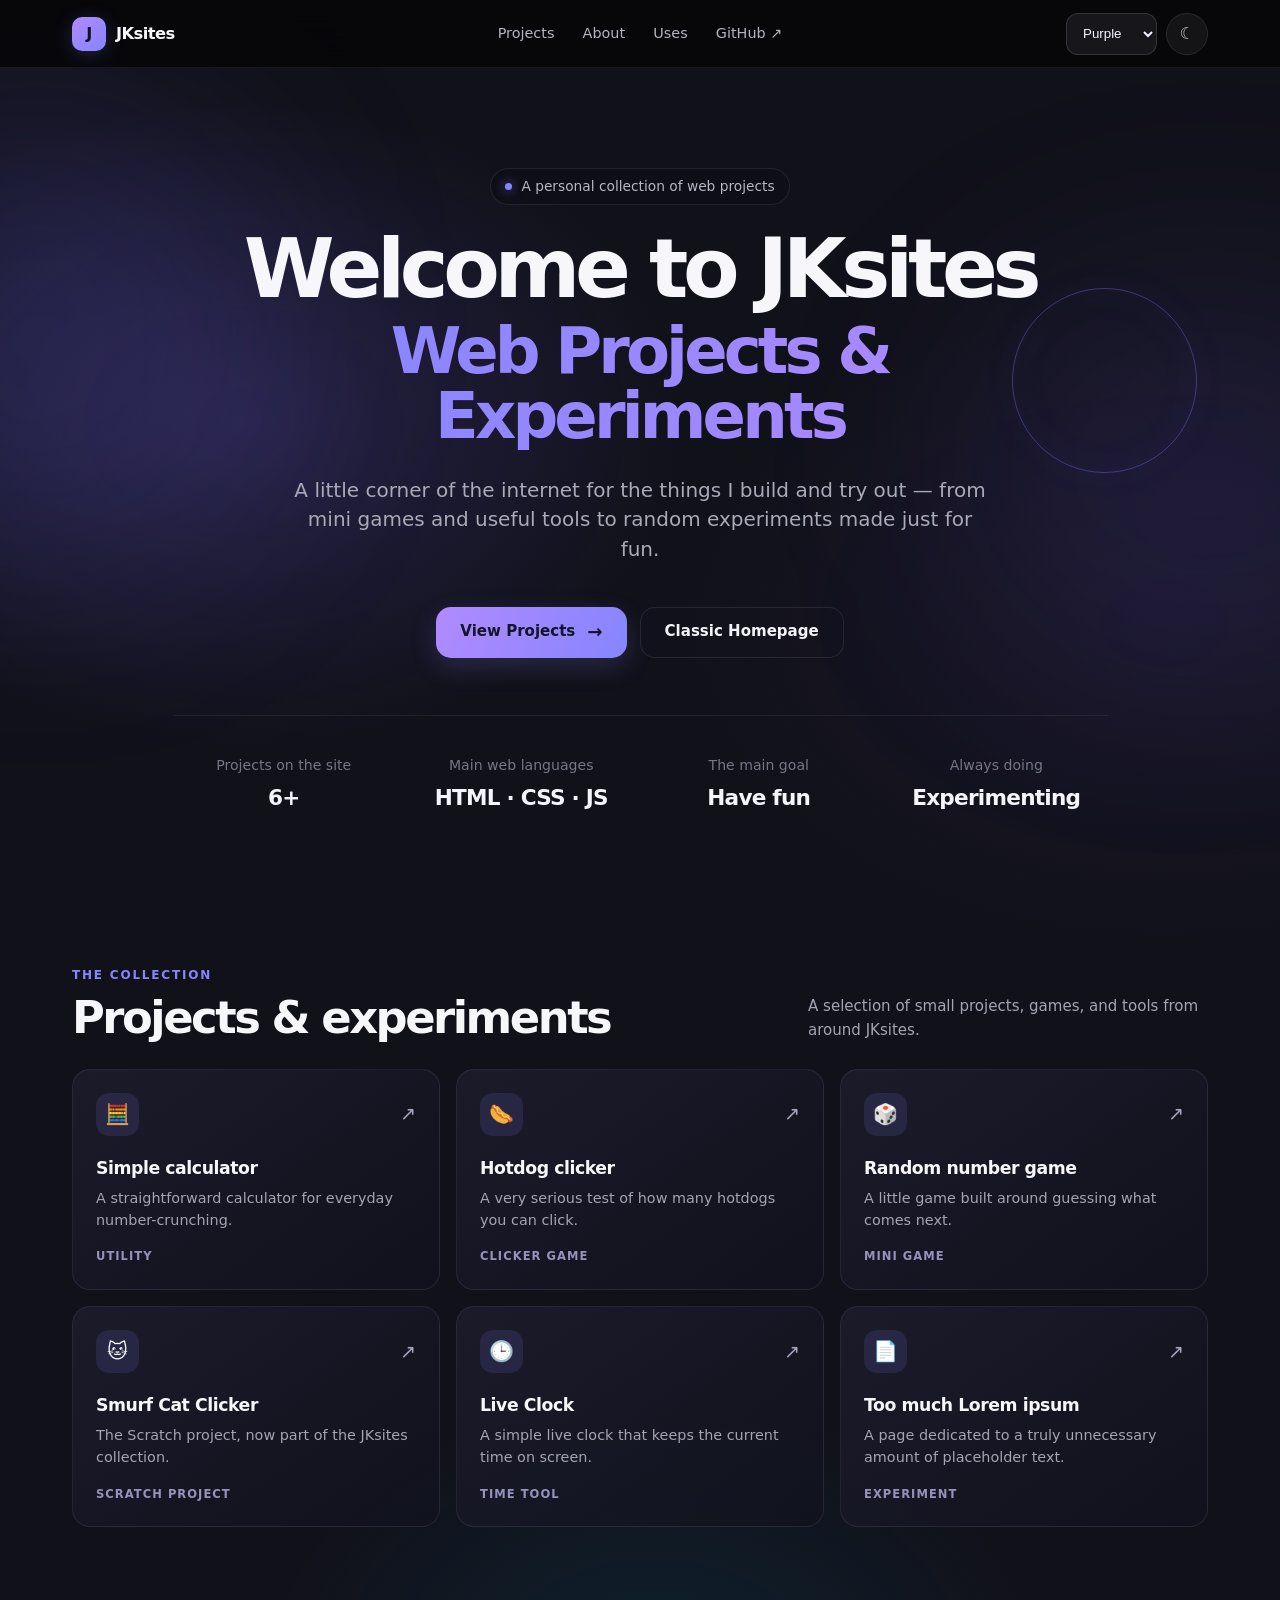
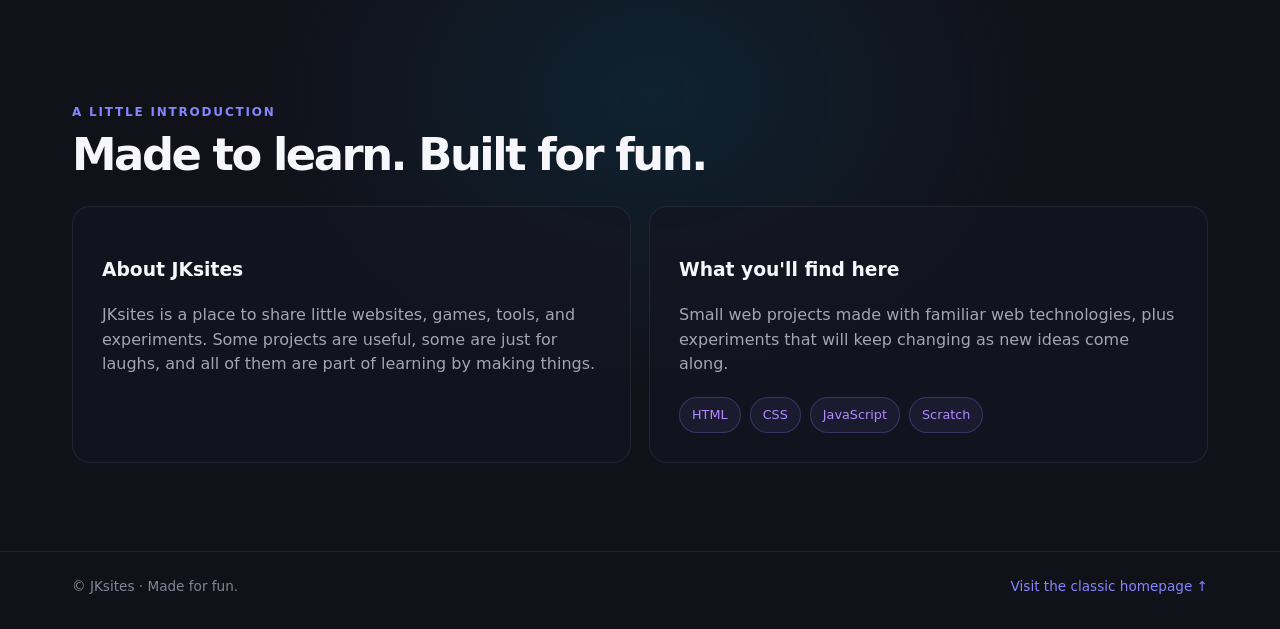
==== commit 42d81db7: "Add customizable website accent colors to chattest.html" ====
--- a/chattest.html
+++ b/chattest.html
@@ -4,6 +4,7 @@
   <meta charset="UTF-8">
   <meta name="viewport" content="width=device-width, initial-scale=1.0">
   <meta name="theme-color" content="#09090d">
+  <link rel="icon" type="image/svg+xml" href="favicon-j.svg">
   <meta name="description" content="JKsites — web projects, mini apps, and experiments made for fun.">
   <title>JKsites — Web Projects & Experiments</title>
   <style>
@@ -187,6 +188,26 @@
     html[data-theme="light"] .project-card:hover { background: white; }
     html[data-theme="light"] .project-card p, html[data-theme="light"] .info-card p { color: #606075; }
     html[data-theme="light"] footer { border-top-color: rgba(28,28,55,.12); color: #666679; }
+
+
+    /* Accent color themes */
+    :root { --theme-accent: #8585ff; --theme-accent-light: #a58bff; --theme-rgb: 133,133,255; }
+    .color-picker {
+      min-height: 42px; max-width: 142px; padding: 0 12px; border-radius: 12px;
+      color: #f4f3ff; background: rgba(255,255,255,.07);
+      border: 1px solid rgba(255,255,255,.13); cursor: pointer;
+    }
+    .color-picker:focus-visible { outline: 2px solid var(--theme-accent); outline-offset: 3px; }
+    .brand-mark { background: linear-gradient(140deg, var(--theme-accent-light), var(--theme-accent)); box-shadow: 0 3px 18px rgba(var(--theme-rgb),.22); }
+    .availability-dot { background: var(--theme-accent); box-shadow: 0 0 12px rgba(var(--theme-rgb),.75); }
+    .hero-title-accent { background: linear-gradient(100deg, var(--theme-accent) 6%, var(--theme-accent-light) 100%); -webkit-background-clip: text; background-clip: text; color: transparent; }
+    .button-primary { background: linear-gradient(115deg, var(--theme-accent-light), var(--theme-accent)); box-shadow: 0 9px 26px rgba(var(--theme-rgb),.2); }
+    .button-primary:hover { box-shadow: 0 12px 32px rgba(var(--theme-rgb),.34); }
+    .kicker, .github-link, footer a { color: var(--theme-accent); }
+    .project-card:hover { border-color: rgba(var(--theme-rgb),.45); }
+    .card-icon { background: rgba(var(--theme-rgb),.13); }
+    .tag { color: var(--theme-accent-light); border-color: rgba(var(--theme-rgb),.25); background: rgba(var(--theme-rgb),.08); }
+    html[data-theme="light"] .color-picker { color: #28283a; background: rgba(255,255,255,.75); border-color: rgba(28,28,55,.16); }
 
     @media (max-width: 900px) {
       .decor-ring { right: -2%; width: 130px; height: 130px; top: 245px; }
@@ -231,7 +252,9 @@
         <a href="#uses">Uses</a>
         <a href="https://github.com/thatepicgamer78" target="_blank" rel="noopener noreferrer">GitHub ↗</a>
       </div>
-      <div class="nav-end">
+      <div class="nav-end" style="display:flex;align-items:center;gap:9px">
+        <label for="colorPicker" style="position:absolute;width:1px;height:1px;padding:0;margin:-1px;overflow:hidden;clip:rect(0,0,0,0);white-space:nowrap;border:0">Website color</label>
+        <select class="color-picker" id="colorPicker" aria-label="Choose website color"><option value="purple">Purple</option><option value="blue">Blue</option><option value="cyan">Cyan</option><option value="green">Green</option><option value="orange">Orange</option><option value="red">Red</option><option value="pink">Pink</option><option value="teal">Teal</option></select>
         <button class="theme-toggle" id="themeToggle" type="button" aria-label="Switch to light theme" title="Toggle light and dark theme">☾</button>
       </div>
     </nav>
@@ -316,6 +339,31 @@
 
   <script>
     const toggle = document.getElementById("themeToggle");
+    const colorPicker = document.getElementById("colorPicker");
+    const colorThemes = {
+      purple: ["#8585ff", "#b18aff", "133,133,255"],
+      blue: ["#4f8cff", "#83b5ff", "79,140,255"],
+      cyan: ["#20b9d5", "#70e1ef", "32,185,213"],
+      green: ["#35b879", "#83e6ad", "53,184,121"],
+      orange: ["#ed963e", "#ffc078", "237,150,62"],
+      red: ["#ed5b68", "#ff9299", "237,91,104"],
+      pink: ["#e56bb4", "#ff9bd3", "229,107,180"],
+      teal: ["#26b6a5", "#78e2d2", "38,182,165"]
+    };
+    function applyColorTheme(name) {
+      const colors = colorThemes[name] || colorThemes.purple;
+      const root = document.documentElement;
+      root.style.setProperty("--theme-accent", colors[0]);
+      root.style.setProperty("--theme-accent-light", colors[1]);
+      root.style.setProperty("--theme-rgb", colors[2]);
+      colorPicker.value = colorThemes[name] ? name : "purple";
+    }
+    const savedColor = localStorage.getItem("jksites-color-theme") || "purple";
+    applyColorTheme(savedColor);
+    colorPicker.addEventListener("change", () => {
+      applyColorTheme(colorPicker.value);
+      localStorage.setItem("jksites-color-theme", colorPicker.value);
+    });
     toggle.addEventListener("click", () => {
       const light = document.documentElement.dataset.theme !== "light";
       if (light) {
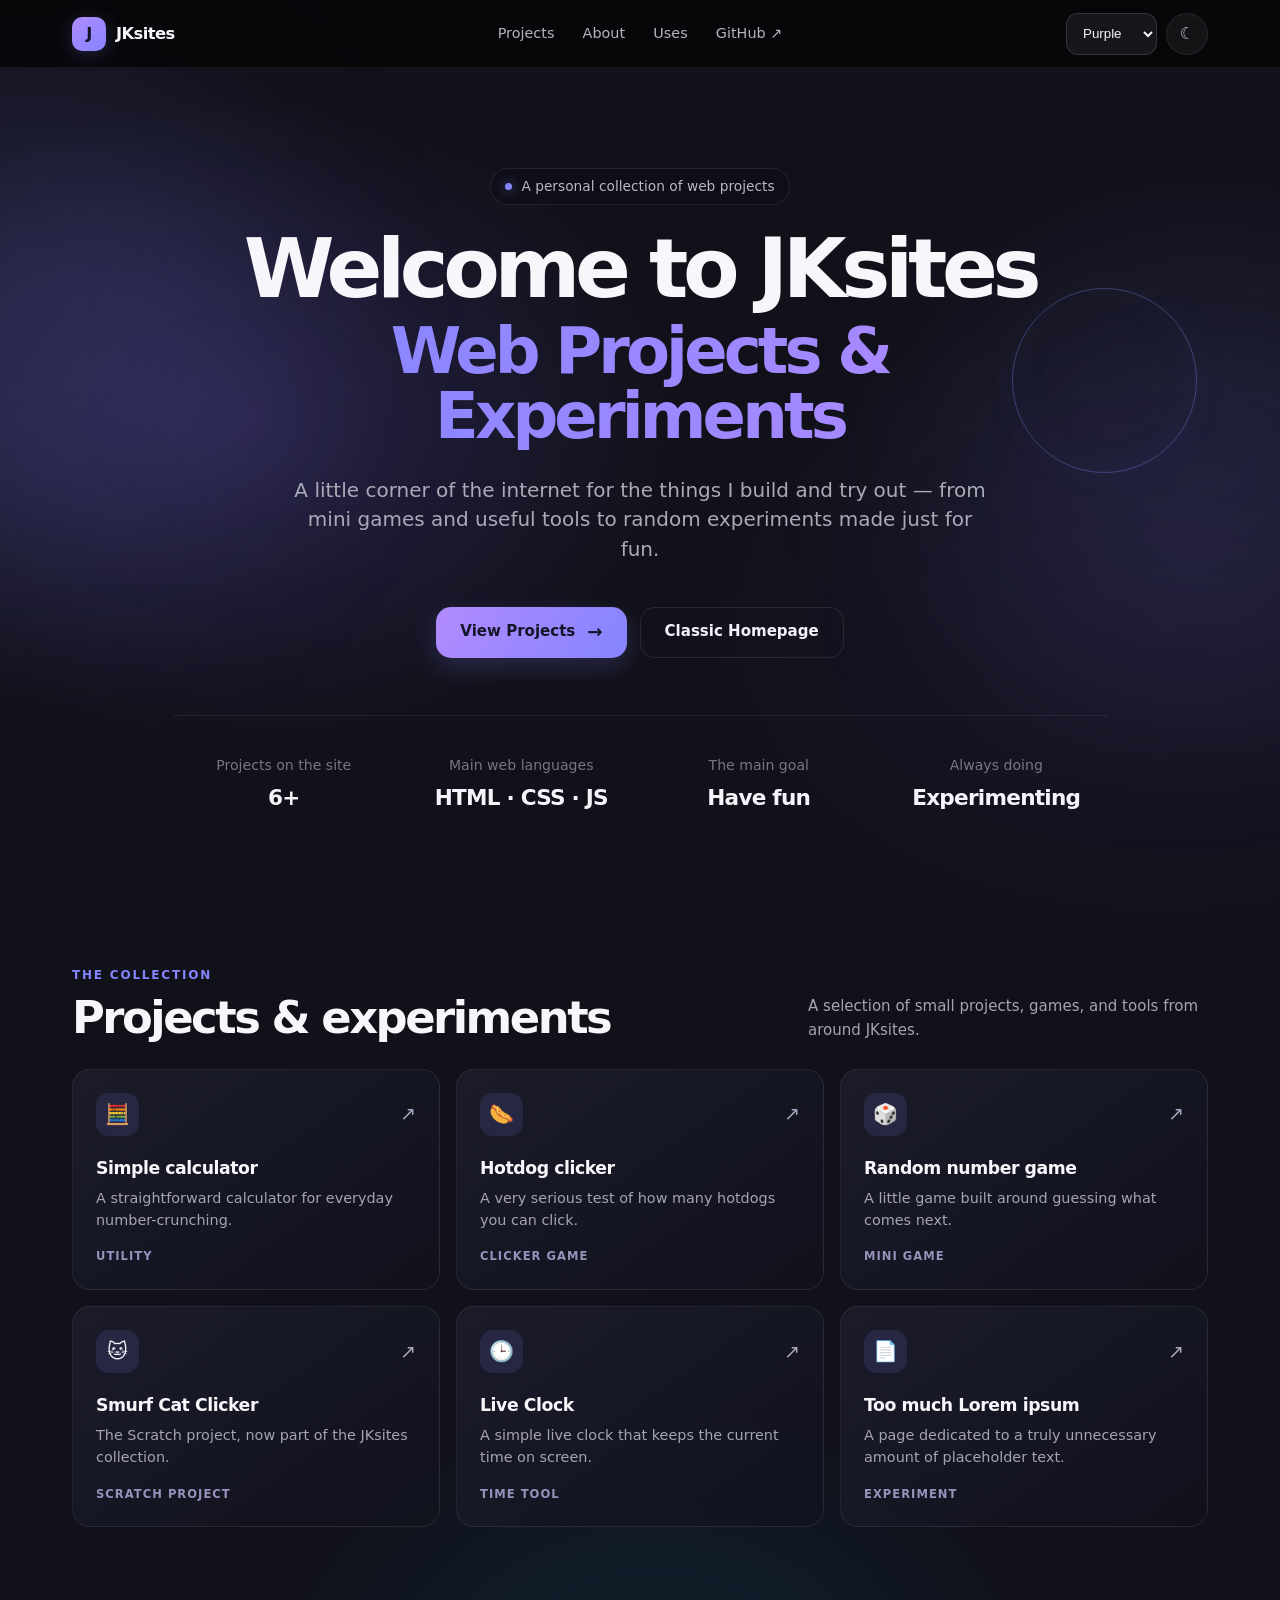
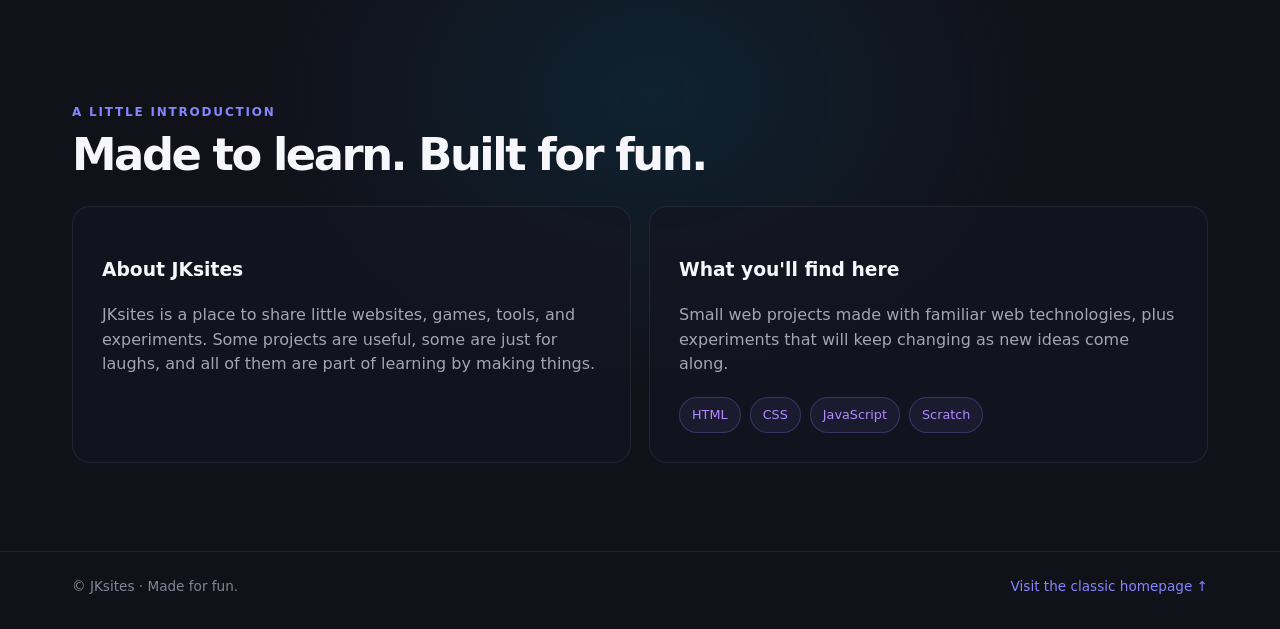
==== commit d20bd7be: "Match page background gradients to selected color theme" ====
--- a/chattest.html
+++ b/chattest.html
@@ -28,9 +28,9 @@
       min-height: 100vh;
       color: var(--text);
       background:
-        radial-gradient(ellipse 38rem 28rem at 19% 19%, rgba(109, 91, 220, .23), transparent 72%),
-        radial-gradient(ellipse 34rem 26rem at 51% 76%, rgba(0, 125, 164, .16), transparent 72%),
-        radial-gradient(ellipse 42rem 28rem at 91% 28%, rgba(94, 68, 176, .10), transparent 72%),
+        radial-gradient(ellipse 38rem 28rem at 19% 19%, var(--bg-glow-1), transparent 72%),
+        radial-gradient(ellipse 34rem 26rem at 51% 76%, var(--bg-glow-2), transparent 72%),
+        radial-gradient(ellipse 42rem 28rem at 91% 28%, var(--bg-glow-3), transparent 72%),
         var(--bg);
       font-family: Inter, ui-sans-serif, system-ui, -apple-system, BlinkMacSystemFont, "Segoe UI", sans-serif;
       line-height: 1.55;
@@ -74,12 +74,12 @@
     .hero::before {
       content: ""; position: absolute; z-index: -1; width: 470px; height: 470px;
       left: -270px; top: 35px; border-radius: 50%;
-      background: rgba(104,94,225,.17); filter: blur(100px); pointer-events: none;
+      background: rgba(var(--theme-rgb),.17); filter: blur(100px); pointer-events: none;
     }
     .hero::after {
       content: ""; position: absolute; z-index: -1; width: 490px; height: 390px;
       right: -245px; top: 205px; border-radius: 50%;
-      background: rgba(111,83,207,.12); filter: blur(105px); pointer-events: none;
+      background: rgba(var(--theme-rgb),.12); filter: blur(105px); pointer-events: none;
     }
     .availability {
       display: inline-flex; align-items: center; gap: 9px;
@@ -112,15 +112,15 @@
 
     .decor-ring {
       position: absolute; right: 1%; top: 220px; width: 185px; height: 185px;
-      border: 1px solid rgba(138,119,255,.36); border-radius: 50%;
-      box-shadow: inset 0 0 45px rgba(125,105,242,.035), 0 0 45px rgba(125,105,242,.035);
+      border: 1px solid rgba(var(--theme-rgb),.36); border-radius: 50%;
+      box-shadow: inset 0 0 45px rgba(var(--theme-rgb),.035), 0 0 45px rgba(var(--theme-rgb),.035);
       pointer-events: none;
     }
     .decor-tile {
       position: absolute; left: -17%; top: 465px; width: 84px; height: 84px;
-      border: 1px solid rgba(147,119,255,.42); border-radius: 17px;
-      background: rgba(106,91,210,.09); transform: rotate(9deg);
-      box-shadow: 0 0 28px rgba(119,100,255,.08); pointer-events: none;
+      border: 1px solid rgba(var(--theme-rgb),.42); border-radius: 17px;
+      background: rgba(var(--theme-rgb),.09); transform: rotate(9deg);
+      box-shadow: 0 0 28px rgba(var(--theme-rgb),.08); pointer-events: none;
     }
 
     .stats {
@@ -171,8 +171,8 @@
     }
     html[data-theme="light"] body {
       background:
-        radial-gradient(ellipse 38rem 28rem at 19% 19%, rgba(109,91,220,.16), transparent 72%),
-        radial-gradient(ellipse 34rem 26rem at 51% 76%, rgba(0,125,164,.10), transparent 72%),
+        radial-gradient(ellipse 38rem 28rem at 19% 19%, var(--light-bg-glow-1), transparent 72%),
+        radial-gradient(ellipse 34rem 26rem at 51% 76%, var(--light-bg-glow-2), transparent 72%),
         #f2f2fb;
       color: #171725;
     }
@@ -191,7 +191,16 @@
 
 
     /* Accent color themes */
-    :root { --theme-accent: #8585ff; --theme-accent-light: #a58bff; --theme-rgb: 133,133,255; }
+    :root {
+      --theme-accent: #8585ff;
+      --theme-accent-light: #a58bff;
+      --theme-rgb: 133,133,255;
+      --bg-glow-1: rgba(109,91,220,.23);
+      --bg-glow-2: rgba(0,125,164,.16);
+      --bg-glow-3: rgba(94,68,176,.10);
+      --light-bg-glow-1: rgba(109,91,220,.16);
+      --light-bg-glow-2: rgba(0,125,164,.10);
+    }
     .color-picker {
       min-height: 42px; max-width: 142px; padding: 0 12px; border-radius: 12px;
       color: #f4f3ff; background: rgba(255,255,255,.07);
@@ -341,21 +350,58 @@
     const toggle = document.getElementById("themeToggle");
     const colorPicker = document.getElementById("colorPicker");
     const colorThemes = {
-      purple: ["#8585ff", "#b18aff", "133,133,255"],
-      blue: ["#4f8cff", "#83b5ff", "79,140,255"],
-      cyan: ["#20b9d5", "#70e1ef", "32,185,213"],
-      green: ["#35b879", "#83e6ad", "53,184,121"],
-      orange: ["#ed963e", "#ffc078", "237,150,62"],
-      red: ["#ed5b68", "#ff9299", "237,91,104"],
-      pink: ["#e56bb4", "#ff9bd3", "229,107,180"],
-      teal: ["#26b6a5", "#78e2d2", "38,182,165"]
+      purple: {
+        accent: "#8585ff", light: "#b18aff", rgb: "133,133,255",
+        bg1: "rgba(109,91,220,.23)", bg2: "rgba(0,125,164,.16)", bg3: "rgba(94,68,176,.10)",
+        lightBg1: "rgba(109,91,220,.16)", lightBg2: "rgba(0,125,164,.10)"
+      },
+      blue: {
+        accent: "#4f8cff", light: "#83b5ff", rgb: "79,140,255",
+        bg1: "rgba(48,103,219,.24)", bg2: "rgba(0,139,190,.16)", bg3: "rgba(65,83,180,.11)",
+        lightBg1: "rgba(48,103,219,.16)", lightBg2: "rgba(0,139,190,.10)"
+      },
+      cyan: {
+        accent: "#20b9d5", light: "#70e1ef", rgb: "32,185,213",
+        bg1: "rgba(18,157,190,.23)", bg2: "rgba(0,183,189,.16)", bg3: "rgba(40,112,180,.11)",
+        lightBg1: "rgba(18,157,190,.15)", lightBg2: "rgba(0,183,189,.10)"
+      },
+      green: {
+        accent: "#35b879", light: "#83e6ad", rgb: "53,184,121",
+        bg1: "rgba(36,151,93,.23)", bg2: "rgba(0,137,132,.15)", bg3: "rgba(75,133,90,.11)",
+        lightBg1: "rgba(36,151,93,.15)", lightBg2: "rgba(0,137,132,.10)"
+      },
+      orange: {
+        accent: "#ed963e", light: "#ffc078", rgb: "237,150,62",
+        bg1: "rgba(196,108,32,.23)", bg2: "rgba(187,104,35,.15)", bg3: "rgba(153,75,43,.11)",
+        lightBg1: "rgba(196,108,32,.15)", lightBg2: "rgba(187,104,35,.10)"
+      },
+      red: {
+        accent: "#ed5b68", light: "#ff9299", rgb: "237,91,104",
+        bg1: "rgba(190,54,75,.23)", bg2: "rgba(172,66,91,.15)", bg3: "rgba(132,48,93,.11)",
+        lightBg1: "rgba(190,54,75,.15)", lightBg2: "rgba(172,66,91,.10)"
+      },
+      pink: {
+        accent: "#e56bb4", light: "#ff9bd3", rgb: "229,107,180",
+        bg1: "rgba(190,73,143,.23)", bg2: "rgba(166,78,160,.15)", bg3: "rgba(126,61,145,.11)",
+        lightBg1: "rgba(190,73,143,.15)", lightBg2: "rgba(166,78,160,.10)"
+      },
+      teal: {
+        accent: "#26b6a5", light: "#78e2d2", rgb: "38,182,165",
+        bg1: "rgba(22,139,132,.23)", bg2: "rgba(0,151,160,.16)", bg3: "rgba(39,105,139,.11)",
+        lightBg1: "rgba(22,139,132,.15)", lightBg2: "rgba(0,151,160,.10)"
+      }
     };
     function applyColorTheme(name) {
       const colors = colorThemes[name] || colorThemes.purple;
       const root = document.documentElement;
-      root.style.setProperty("--theme-accent", colors[0]);
-      root.style.setProperty("--theme-accent-light", colors[1]);
-      root.style.setProperty("--theme-rgb", colors[2]);
+      root.style.setProperty("--theme-accent", colors.accent);
+      root.style.setProperty("--theme-accent-light", colors.light);
+      root.style.setProperty("--theme-rgb", colors.rgb);
+      root.style.setProperty("--bg-glow-1", colors.bg1);
+      root.style.setProperty("--bg-glow-2", colors.bg2);
+      root.style.setProperty("--bg-glow-3", colors.bg3);
+      root.style.setProperty("--light-bg-glow-1", colors.lightBg1);
+      root.style.setProperty("--light-bg-glow-2", colors.lightBg2);
       colorPicker.value = colorThemes[name] ? name : "purple";
     }
     const savedColor = localStorage.getItem("jksites-color-theme") || "purple";
